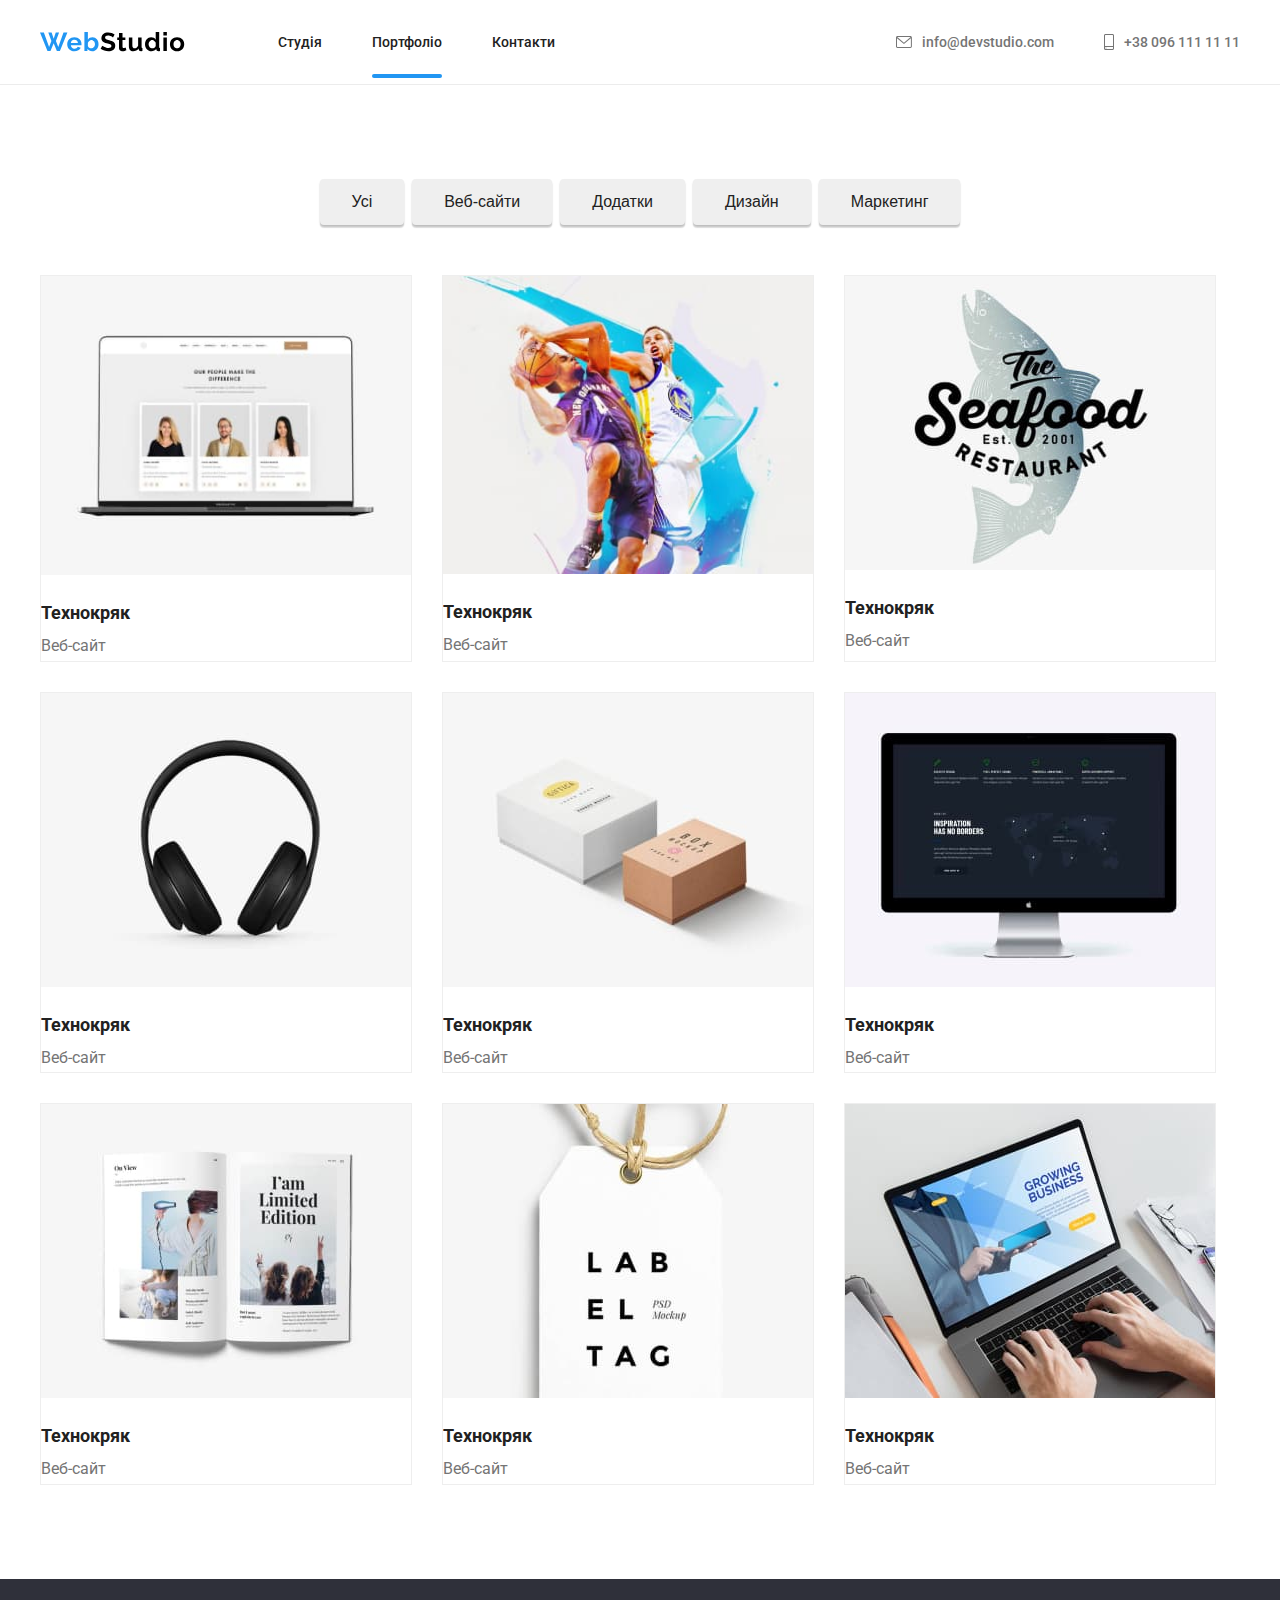
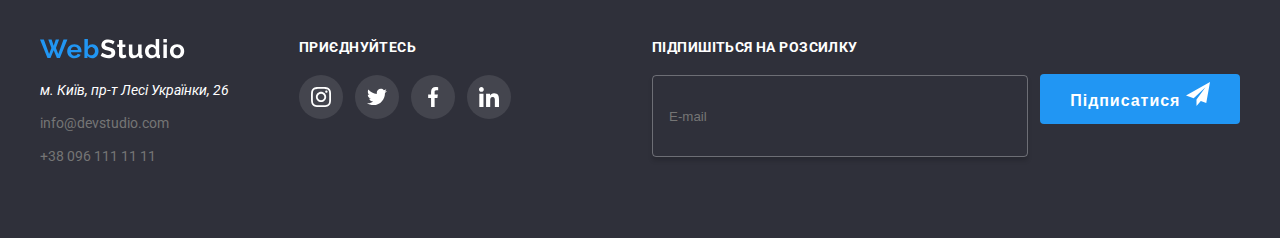
==== src/pages/portfolio.html @ 85e88f41 "commit" ====
<!DOCTYPE html>
<html lang="uk">
  <head>
    <meta charset="UTF-8" />
    <meta name="viewport" content="width=device-width, initial-scale=1.0" />
    <link
      rel="stylesheet"
      href="https://cdnjs.cloudflare.com/ajax/libs/modern-normalize/2.0.0/modern-normalize.css"
      integrity="sha512-gA2Bvu0/hw4oj0Lp8ZHjK+o3S4BE5m8d/wNVy6ktKLhHKPpWLQwv9ixzuWirWOakoJqlBdePq2NhoCaUOQ5npQ=="
      crossorigin="anonymous"
      referrerpolicy="no-referrer"
    />
    <link rel="stylesheet" href="../css/reset.css" />
    <link rel="stylesheet" href="../css/style.css" />
    <link rel="preconnect" href="https://fonts.googleapis.com" />
    <link rel="preconnect" href="https://fonts.gstatic.com" crossorigin />
    <link
      href="https://fonts.googleapis.com/css2?family=Raleway:ital,wght@0,100..900;1,100..900&family=Roboto:wght@700&display=swap"
      rel="stylesheet"
    />
    <link rel="preconnect" href="https://fonts.googleapis.com" />
    <link rel="preconnect" href="https://fonts.gstatic.com" crossorigin />
    <link
      href="https://fonts.googleapis.com/css2?family=Roboto:wght@400;500;700;900&display=swap"
      rel="stylesheet"
    />
    <title>Portfolio</title>
  </head>
  <body>
    <header class="header">
      <div class="container header-container">
        <a href="#" class="logo"
          ><img src="../img/logo.svg" alt="WebStudio"
        /></a>
        <nav class="header-nav">
          <ul class="nav-menu">
            <li class="nav-item">
              <a class="nav-link" href="#">Студія</a>
            </li>
            <li class="nav-item">
              <a class="nav-link current" href="#">Портфоліо</a>
            </li>
            <li class="nav-item">
              <a class="nav-link" href="#">Контакти</a>
            </li>
          </ul>
        </nav>
        <div class="header-contacts">
          <ul class="header-contact">
            <li class="header-contact-item">
              <a class="header-contact-link" href="mailto:info@devstudio.com"
                ><svg class="contact-icon-email contact-icon">
                  <use href="../img/symbol-defs.svg#icon-emailcons"></use>
                </svg>
                info@devstudio.com</a
              >
            </li>
            <li class="header-contact-item">
              <a class="header-contact-link" href="tel:+380961111111">
                <svg class="contact-icon-tel contact-icon">
                  <use href="../img/symbol-defs.svg#icon-smartphone"></use>
                </svg>
                +38 096 111 11 11</a
              >
            </li>
          </ul>
        </div>
      </div>
    </header>
    <main class="main">
      <section class="portfolio">
        <div class="container">
          <ul class="portfolio-all">
            <li class="portfolio-list">
              <button class="portfolio-filter">Усі</button>
            </li>
            <li class="portfolio-list">
              <button class="portfolio-filter">Веб-сайти</button>
            </li>
            <li class="portfolio-list">
              <button class="portfolio-filter">Додатки</button>
            </li>
            <li class="portfolio-list">
              <button class="portfolio-filter">Дизайн</button>
            </li>
            <li class="portfolio-list">
              <button class="portfolio-filter">Маркетинг</button>
            </li>
          </ul>
          <div class="portfolio-info">
            <article class="portfolio-info-card">
              <div class="image-container">
                <img
                  class="portfolio-picture"
                  src="../img/portfolio/tekhnokryak.jpg"
                  alt="Технокряк"
                />
                <div class="portfolio-overlay">
                  <p class="portfolio-overlay-text">
                    Ресурс пропонує комплексні пропозиції з різним рівнем
                    функціоналу та сервісів. Все це дозволить відвідувачу
                    отримати вичерпні відомості про компанію чи приватну особу.
                  </p>
                </div>
              </div>
              <h2 class="portfolio-title">Технокряк</h2>
              <p class="portfolio-text">Веб-сайт</p>
            </article>

            <article class="portfolio-info-card">
              <div class="image-container">
                <img
                  class="portfolio-picture"
                  src="../img/portfolio/poster.jpg"
                  alt="Технокряк"
                />
                <div class="portfolio-overlay">
                  <p class="portfolio-overlay-text">
                    Ресурс пропонує комплексні пропозиції з різним рівнем
                    функціоналу та сервісів. Все це дозволить відвідувачу
                    отримати вичерпні відомості про компанію чи приватну особу.
                  </p>
                </div>
              </div>
              <h2 class="portfolio-title">Технокряк</h2>
              <p class="portfolio-text">Веб-сайт</p>
            </article>
            <article class="portfolio-info-card">
              <div class="image-container">
                <img
                  class="portfolio-picture"
                  src="../img/portfolio/restoraunt.jpg"
                  alt="Технокряк"
                />
                <div class="portfolio-overlay">
                  <p class="portfolio-overlay-text">
                    Ресурс пропонує комплексні пропозиції з різним рівнем
                    функціоналу та сервісів. Все це дозволить відвідувачу
                    отримати вичерпні відомості про компанію чи приватну особу.
                  </p>
                </div>
              </div>
              <h2 class="portfolio-title">Технокряк</h2>
              <p class="portfolio-text">Веб-сайт</p>
            </article>
            <article class="portfolio-info-card">
              <div class="image-container">
                <img
                  class="portfolio-picture"
                  src="../img/portfolio/project.jpg"
                  alt="Технокряк"
                />
                <div class="portfolio-overlay">
                  <p class="portfolio-overlay-text">
                    Ресурс пропонує комплексні пропозиції з різним рівнем
                    функціоналу та сервісів. Все це дозволить відвідувачу
                    отримати вичерпні відомості про компанію чи приватну особу.
                  </p>
                </div>
              </div>
              <h2 class="portfolio-title">Технокряк</h2>
              <p class="portfolio-text">Веб-сайт</p>
            </article>
            <article class="portfolio-info-card">
              <div class="image-container">
                <img
                  class="portfolio-picture"
                  src="../img/portfolio/boxes.jpg"
                  alt="Технокряк"
                />
                <div class="portfolio-overlay">
                  <p class="portfolio-overlay-text">
                    Ресурс пропонує комплексні пропозиції з різним рівнем
                    функціоналу та сервісів. Все це дозволить відвідувачу
                    отримати вичерпні відомості про компанію чи приватну особу.
                  </p>
                </div>
              </div>
              <h2 class="portfolio-title">Технокряк</h2>
              <p class="portfolio-text">Веб-сайт</p>
            </article>
            <article class="portfolio-info-card">
              <div class="image-container">
                <img
                  class="portfolio-picture"
                  src="../img/portfolio/inspiration.jpg"
                  alt="Технокряк"
                />
                <div class="portfolio-overlay">
                  <p class="portfolio-overlay-text">
                    Ресурс пропонує комплексні пропозиції з різним рівнем
                    функціоналу та сервісів. Все це дозволить відвідувачу
                    отримати вичерпні відомості про компанію чи приватну особу.
                  </p>
                </div>
              </div>
              <h2 class="portfolio-title">Технокряк</h2>
              <p class="portfolio-text">Веб-сайт</p>
            </article>
            <article class="portfolio-info-card">
              <div class="image-container">
                <img
                  class="portfolio-picture"
                  src="../img/portfolio/limited.jpg"
                  alt="Технокряк"
                />
                <div class="portfolio-overlay">
                  <p class="portfolio-overlay-text">
                    Ресурс пропонує комплексні пропозиції з різним рівнем
                    функціоналу та сервісів. Все це дозволить відвідувачу
                    отримати вичерпні відомості про компанію чи приватну особу.
                  </p>
                </div>
              </div>
              <h2 class="portfolio-title">Технокряк</h2>
              <p class="portfolio-text">Веб-сайт</p>
            </article>
            <article class="portfolio-info-card">
              <div class="image-container">
                <img
                  class="portfolio-picture"
                  src="../img/portfolio/lab.jpg"
                  alt="Технокряк"
                />
                <div class="portfolio-overlay">
                  <p class="portfolio-overlay-text">
                    Ресурс пропонує комплексні пропозиції з різним рівнем
                    функціоналу та сервісів. Все це дозволить відвідувачу
                    отримати вичерпні відомості про компанію чи приватну особу.
                  </p>
                </div>
              </div>
              <h2 class="portfolio-title">Технокряк</h2>
              <p class="portfolio-text">Веб-сайт</p>
            </article>
            <article class="portfolio-info-card">
              <div class="image-container">
                <img
                  class="portfolio-picture"
                  src="../img/portfolio/growing.jpg"
                  alt="Технокряк"
                />
                <div class="portfolio-overlay">
                  <p class="portfolio-overlay-text">
                    Ресурс пропонує комплексні пропозиції з різним рівнем
                    функціоналу та сервісів. Все це дозволить відвідувачу
                    отримати вичерпні відомості про компанію чи приватну особу.
                  </p>
                </div>
              </div>
              <h2 class="portfolio-title">Технокряк</h2>
              <p class="portfolio-text">Веб-сайт</p>
            </article>
          </div>
        </div>
      </section>
    </main>
    <footer class="footer">
      <div class="container footer-container">
        <div class="footer-logocontact">
          <div class="footer-logo">
            <a href="#"
              ><img class="logo" src="../img/footer-logo.svg" alt="WebStudio"
            /></a>
          </div>
          <div class="footer-contact">
            <ul class="contact-info">
              <li class="contact-item">
                <address class="contact-address">
                  м. Київ, пр-т Лесі Українки, 26
                </address>
              </li>
              <li class="contact-item">
                <a class="contact-link" href="mailto:info@devstudio.com"
                  >info@devstudio.com</a
                >
              </li>
              <li class="contact-item">
                <a class="contact-link" href="tel:+380961111111"
                  >+38 096 111 11 11</a
                >
              </li>
            </ul>
          </div>
        </div>
        <div class="footer-accession">
          <h2 class="accession-title">приєднуйтесь</h2>
          <ul class="accession-item">
            <li class="accession-list">
              <a class="card-link" href="#">
                <svg class="accession-images">
                  <use href="../img/symbol-defs.svg#icon-instagram"></use>
                </svg>
              </a>
            </li>
            <li class="accession-list">
              <a class="card-link" href="#">
                <svg class="accession-images">
                  <use href="../img/symbol-defs.svg#icon-twitter"></use>
                </svg>
              </a>
            </li>
            <li class="accession-list">
              <a class="card-link" href="#">
                <svg class="accession-images">
                  <use href="../img/symbol-defs.svg#icon-facebook"></use>
                </svg>
              </a>
            </li>
            <li class="accession-list">
              <a class="card-link" href="#">
                <svg class="accession-images">
                  <use href="../img/symbol-defs.svg#icon-linkedin"></use>
                </svg>
              </a>
            </li>
          </ul>
        </div>
        <div class="footer-write">
          <h2 class="footer-title">Підпишіться на розсилку</h2>
          <form>
            <label class="footer-info" for="email" hidden>Адреса</label>
            <input
              class="footer-writer"
              id="email"
              name="email"
              type="text"
              placeholder="E-mail"
            />
          </form>
        </div>

        <div class="button-footer">
          <button class="footer-button">
            Підписатися
            <svg class="footer-svg">
              <use href="../img/symbol-defs.svg#icon-telegram"></use>
            </svg>
          </button>
        </div>
      </div>
    </footer>
    <!-- footer end -->
    <script src="./js/modal.js"></script>
  </body>
</html>
---- src/css/style.css ----
body {
  font-family: "Roboto", sans-serif;
  font-weight: 400;
  font-size: 14px;
}
:root {
  --colorBackgroundPrimary: #2f303a;
  --colorTextPrimary: #212121;
  --colorTextSecondary: #757575;
  --colorTextTertiary: #ffffff;
  --colorBackgroundSecondary: #f5f4fa;
  --colorTextAdditional: #eeeeee;
  --colorHover: #2196f3;
  --colorLine: #ececec;
}
img {
  display: block;
  width: 100%;
}
.list {
  background-color: var(--colorBackgroundPrimary);
}
/* studio/ */
.header {
  font-size: 14px;
  font-weight: 500;
  border-bottom: 1px solid var(--colorLine);
  padding-top: 32px;
  padding-bottom: 32px;
}

.header-container {
  display: flex;
  column-gap: 93px;
  align-items: center;
}

.nav-menu {
  display: flex;
  justify-content: space-between;
  align-items: center;
  column-gap: 50px;
}

.nav-link {
  color: var(--colorTextPrimary);
  transition-property: color;
  transition-duration: 250ms;
  transition-timing-function: cubic-bezier(0.4, 0, 0.2, 1);
  position: relative;
}

.nav-link:hover {
  color: var(--colorHover);
}

.nav-link::after {
  content: "";
  position: absolute;
  left: 0;
  bottom: -28px;
  width: 100%;
  height: 4px;
  border-radius: 2px;
  background-color: var(--colorHover);
  opacity: 0;
  transition-duration: 250ms;
  transition-timing-function: cubic-bezier(0.4, 0, 0.2, 1);
  transition-property: opacity;
}

.nav-link:hover::after {
  opacity: 1;
}

.current::after {
  opacity: 1;
}

.header-contacts {
  display: flex;
  column-gap: 8px;
  margin-left: auto;
}

.header-contact {
  display: flex;
  justify-content: space-between;
  align-items: center;
  column-gap: 50px;
  margin: auto;
}

.header-contact-link {
  color: var(--colorTextSecondary);
  display: flex;
  align-items: center;
  gap: 10px;
  transition-duration: 250ms;
  transition-timing-function: cubic-bezier(0.4, 0, 0.2, 1);
  transition-property: color;
}

.header-contact-link:hover .contact-icon {
  fill: var(--colorHover);
}

.header-contact-link:hover {
  color: var(--colorHover);
}

.contact-icon {
  fill: var(--colorTextSecondary);
  transition-duration: 250ms;
  --transition-timing: cubic-bezier(0.4, 0, 0.2, 1);
}

.contact-icon-email {
  width: 16px;
  height: 12px;
}

.contact-icon-tel {
  width: 10px;
  height: 16px;
}

.hero {
  background-image: linear-gradient(
      to right,
      rgba(45, 46, 54, 0.4),
      rgba(45, 46, 54, 0.4)
    ),
    url(../img/studio/background-hero.jpg);
  padding-top: 200px;
  padding-bottom: 200px;
  background-repeat: no-repeat;
  background-size: cover;
  background-position: center;
}

.hero-container {
  display: flex;
  flex-direction: column;
  justify-content: center;
  align-items: center;
  row-gap: 30px;
}

.hero-title {
  max-width: 696px;
  font-weight: 900;
  line-height: 1.36;
  font-size: 44px;
  line-height: 1.36;
  letter-spacing: 0.06em;
  text-transform: uppercase;
  color: #ffffff;
  width: 696px;
  text-align: center;
  display: inline-block;
  cursor: pointer;
  transition-duration: 250ms;
  transition-timing-function: cubic-bezier(0.4, 0, 0.2, 1);
  transition-property: animation;
}

.hero-title:hover {
  animation: disappearReappear 0.5s ease-in-out;
}

@keyframes disappearReappear {
  0% {
    opacity: 1;
  }
  50% {
    opacity: 0;
  }
  100% {
    opacity: 1;
  }
}
.btn {
  box-shadow: 0 4px 4px 0 rgba(0, 0, 0, 0.15);
  border-radius: 4px;
  padding: 10px 32px;
  font-size: 16px;
  font-weight: 700;
  background-color: var(--colorHover);
  color: #ffffff;
  border: none;
  transition-duration: 250ms;
  --transition-timing: cubic-bezier(0.4, 0, 0.2, 1);
}

.btn:hover {
  color: var(--colorTextPrimary);
  transition-duration: 250ms;
  --transition-timing: cubic-bezier(0.4, 0, 0.2, 1);
}

.backdrop {
  position: fixed;
  top: 0;
  left: 0;
  width: 100%;
  height: 100%;
  background-color: rgba(0, 0, 0, 0.5);
  opacity: 1;
  transition-property: opacity;
  transition-duration: 0.5s;
  transition-timing-function: ease;
}
.backdrop.is-hidden {
  opacity: 0;
  pointer-events: none;
}
.backdrop.is-hidden .modal {
  transform: translate(-50%, -50%) scale(0);
  transform: scale(1);
}

.modal {
  background-color: white;
  position: absolute;
  left: 50%;
  top: 50%;
  width: 528px;
  height: 581px;
  transform: translate(-50%, -50%);
  transition-property: transform;
  transition-duration: 0.5s;
  transition-timing-function: linear;
}

.btn-info {
  transition-duration: 250ms;
  transition-timing-function: cubic-bezier(0.4, 0, 0.2, 1);
  transition-property: color;
}

.btn-info:hover .btn-svg {
  fill: var(--colorHover);
}
.btn-info:hover {
  color: var(--colorHover);
}

.button-close {
  position: absolute;
  right: 10px;
  top: 10px;
}

.bth-close {
  position: absolute;
  top: 10px;
  right: 10px;
}
.btn-title {
  font-weight: 700;
  font-size: 20px;
  letter-spacing: 0.03em;
  text-align: center;
  color: var(--colorTextPrimary);
  padding-top: 40px;
}
.btn-text-name {
  font-weight: 400;
  font-size: 12px;
  letter-spacing: 0.01em;
  color: var(--colorTextSecondary);
  padding-top: 12px;
  padding-bottom: 4px;
  padding-left: 40px;
}
.btn-text {
  font-weight: 400;
  font-size: 12px;
  letter-spacing: 0.01em;
  color: var(--colorTextSecondary);
  padding-bottom: 4px;
  padding-left: 40px;
}
.btn-text-two {
  font-weight: 400;
  font-size: 14px;
  line-height: 171%;
  letter-spacing: 0.03em;
  color: var(--colorTextSecondary);
  padding-top: 20px;
  padding-left: 77px;
  margin: 0; 
  font-size: 14px;
  color: #333; 
}
.btn-pole {
  padding-left: 40px;
}
.input-container {
  position: relative;
  width: 100%;
  max-width: 300px; 
  margin-bottom: 15px; 
}

.image-dagger {
  width: 11px;
  height: 11px;
  margin-top: 17px;
  margin-left: 500px;
}
.btn-svg {
  position: absolute;
  top: 50%;
  left: 10px;
  transform: translateY(-50%);
  width: 18px;
  height: 18px;
  transition-duration: 250ms;
  transition-timing-function: cubic-bezier(0.4, 0, 0.2, 1);
  transition-property: fill;
}

.btn-writer,
.btn-writer-two {
  width: 100%;
  padding: 10px 10px 10px 40px; 
  border: 1px solid #ccc;
  border-radius: 4px;
  font-size: 16px;
}

.btn-images:hover,
.btn-writer:hover,
.btn-writer-two:hover {
  outline: none;
  border-color: #2196f3;
}
.btn-images {
  transition-duration: 250ms;
  transition-timing-function: cubic-bezier(0.4, 0, 0.2, 1);
  transition-property: border-color;
}
.btn-writer {
  border: 1px solid rgba(33, 33, 33, 0.2);
  border-radius: 4px;
  width: 448px;
  height: 40px;
  transition-duration: 250ms;
  transition-timing-function: cubic-bezier(0.4, 0, 0.2, 1);
  transition-property: border-color;
}
.btn-writer-two {
  border: 1px solid rgba(33, 33, 33, 0.2);
  border-radius: 4px;
  width: 448px;
  height: 120px;
  transition-duration: 250ms;
  transition-timing-function: cubic-bezier(0.4, 0, 0.2, 1);
  transition-property: border-color;
}

.sell-and-texts {
  display: flex;
  align-items: center;
  padding-left: 77px;
  padding-top: 20px;
}
.sell-two {
  color: #2196f3;
  text-decoration: underline;
}
.no-scroll {
  overflow: hidden;
}

.btn-button {
  margin-top: 30px;
  display: flex;
  justify-content: center; 
}
.features {
  padding-top: 94px;
  padding-bottom: 118px;
}
.features-item::before {
  content: "";
  display: block;
  height: 120px;
  background-color: var(--colorBackgroundSecondary);
  background-image: url(../img/studio/attention-to-deta.svg);
  background-repeat: no-repeat;
  background-position: center;
  margin-bottom: 30px;
}
.features-item:nth-child(2)::before {
  background-image: url(../img/studio/punctuality.svg);
}
.features-item:nth-child(3)::before {
  background-image: url(../img/studio/planning.svg);
}
.features-item:nth-child(4)::before {
  background-image: url(../img/studio/modern-technology.svg);
}
.features-list {
  display: flex;
  justify-content: space-between;
  column-gap: 30px;
}
.features-title {
  text-transform: uppercase;
  padding-bottom: 10px;
  font-weight: 700;
  font-size: 14px;
  color: var(--colorTextPrimary);
}
.features-text {
  font-weight: 400;
  line-height: 1.71;
  font-size: 14px;
  color: var(--colorTextSecondary);
}
.worker-name {
  padding-bottom: 10px;
  padding-top: 30px;
}
.work-title {
  font-weight: 700;
  font-size: 36px;
  color: var(--colorTextPrimary);
  text-align: center;
  padding-bottom: 50px;
  cursor: pointer;
  transition: transform 3s ease-in-out;
  transition-duration: 250ms;
  transition-timing-function: cubic-bezier(0.4, 0, 0.2, 1);
  transition-property: transform;
}
.work-title:hover {
  transform: skew(20deg, 10deg); 
}
.work-pictures {
  flex-basis: calc((100% - 30px) / 3);
  display: flex;
  unicode-bidi: isolate;
  column-gap: 30px;
}
.work-img {
  max-width: 100%;
}

.team {
  background-color: var(--colorBackgroundSecondary);
  padding-top: 94px;
  padding-bottom: 94px;
}
.team-workers {
  text-align: center;
  display: flex;
  justify-content: center;
  align-items: center;
  column-gap: 30px;
}
.team-worker {
  flex-basis: calc((100% - 30px) / 4);
  box-shadow: 0 2px 1px 0 rgba(0, 0, 0, 0.2), 0 1px 1px 0 rgba(0, 0, 0, 0.14),
    0 1px 3px 0 rgba(0, 0, 0, 0.12);
  background: var(--colorTextTertiary);
}
.team-title {
  font-weight: 700;
  font-size: 36px;
  color: var(--colorTextPrimary);
  text-align: center;
  padding-bottom: 50px;
  transition: transform 0.5s ease-in-out;
  cursor: pointer;
  transition-duration: 250ms;
  transition-timing-function: cubic-bezier(0.4, 0, 0.2, 1);
  transition-property: animation;
}
.team-title:hover {
  animation: rotate 0.5s ease-in-out forwards;
}

@keyframes rotate {
  0% {
    transform: rotate(0deg);
  }
  100% {
    transform: rotate(360deg);
  }
}
.worker-name {
  padding-top: 30px;
  font-weight: 500;
  font-size: 16px;
  color: var(--colorTextPrimary);
}
.worker-position {
  padding-bottom: 30px;
  padding-top: 10px;
  font-weight: 400;
  font-size: 16px;
  color: var(--colorTextSecondary);
}
.icons-card {
  display: flex;
  gap: 22px;
  justify-content: center;
  padding-bottom: 42px;
  padding-left: 44px;
  padding-right: 44px;
}
.card-link {
  width: 44px;
  height: 44px;
  border-radius: 50%;
  display: flex;
  justify-content: center;
  align-items: center;
  background-color: rgba(255, 255, 255, 0.1);
  transition-duration: 250ms;
  transition-timing-function: cubic-bezier(0.4, 0, 0.2, 1);
  transition-property: background-color;
}
.card-svg {
  width: 20px;
  height: 20px;
  fill: #afb1b8;
  transition-duration: 250ms;
  transition-timing-function: cubic-bezier(0.4, 0, 0.2, 1);
  transition-property: fill;
}
.card-link:hover {
  background-color: var(--colorHover);
}
.card-link:hover .card-svg {
  fill: var(--colorTextTertiary);
}
.regular-title {
  font-weight: 700;
  font-size: 36px;
  letter-spacing: 0.03em;
  text-align: center;
  color: var(--colorTextPrimary);
  padding-top: 94px;

  cursor: pointer;
}

@keyframes spin {
  0% {
    transform: rotate(0deg);
  }
  100% {
    transform: rotate(360deg);
  }
}

.rotate {
  animation: spin 2s cubic-bezier(0.4, 0, 0.2, 1) 1;
}
.customers-item {
  display: flex;
  gap: 30px;
  justify-content: center;
  padding-bottom: 94px;
  padding-top: 50px;
}
.customers-list {
  border: 1px solid #afb1b8;
  border-radius: 4px;
  width: 170px;
  height: 92px;
  display: flex;
  justify-content: center;
  align-items: center;
  transition-duration: 250ms;
  transition-timing-function: cubic-bezier(0.4, 0, 0.2, 1);
  transition-property: border-color;
}
.customers-images {
  width: 106px;
  height: 60px;
  fill: #afb1b8;
  transition-duration: 250ms;
  transition-timing-function: cubic-bezier(0.4, 0, 0.2, 1);
  transition-property: fill;
}
.customers-list:hover {
  border-color: var(--colorHover);
}
.customers-images:hover {
  fill: var(--colorHover);
}
.footer {
  font-weight: 400;
  background-color: var(--colorBackgroundPrimary);
  color: var(--colorTextTertiary);
  padding-top: 60px;
  padding-bottom: 60px;
}
.footer-accession {
  padding-left: 70px;
}
.accession-title {
  font-weight: 700;
  font-size: 14px;
  letter-spacing: 0.03em;
  text-transform: uppercase;
  color: var(--colorTextTertiary);
  padding-bottom: 20px;
}
.accession-item {
  display: flex;
  gap: 12px;
}
.accession-card {
  width: 44px;
  height: 44px;
  border-radius: 50%;
  display: flex;
  justify-content: center;
  align-items: center;
  fill: green;
  transition-duration: 250ms;
  transition-timing-function: cubic-bezier(0.4, 0, 0.2, 1);
  transition-property: fill;
}
.accession-images {
  width: 20px;
  height: 20px;
  fill: #ffffff;
}

.accession-card:hover {
  fill: #2196f3;
}

.footer-container {
  display: flex;
  justify-content: space-between;
}

.footer-logo,
.footer-accession {
  flex: 1;
}

.footer-logo {
  display: flex;
  padding-bottom: 20px;
}

.footer-title {
  font-weight: 700;
  font-size: 14px;
  letter-spacing: 0.03em;
  text-transform: uppercase;
  color: var(--colorTextTertiary);
  margin-bottom: 20px;
}
.footer-info {
  margin-bottom: 20px;
}
.footer-writer {
  border: 1px solid rgba(255, 255, 255, 0.3);
  border-radius: 4px;
  width: 358px;
  height: 50px;
  box-shadow: 0 4px 4px 0 rgba(0, 0, 0, 0.15);
  background: rgba(33, 150, 243, 0);
  padding-top: 15px;
  padding-bottom: 15px;
  padding-left: 16px;
}

.footer-button {
  border-radius: 4px;
  width: 200px;
  height: 50px;
  background: #2196f3;
  font-weight: 700;
  font-size: 16px;
  line-height: 187%;
  letter-spacing: 0.06em;
  text-align: center;
  color: #fff;
  border: none;
  margin-top: 35px;
  margin-left: 12px;
}
.footer-svg {
  width: 24px;
  height: 24px;
  fill: var(--colorTextTertiary);
}
/* portfolio */
.portfolio {
}

.portfolio-all {
  padding-top: 94px;
  padding-bottom: 50px;
  display: flex;
  justify-content: center;
  column-gap: 8px;
  margin: 0 auto;
}
.portfolio-filter {
  border-radius: 4px;
  box-shadow: 0 2px 2px 0 rgba(0, 0, 0, 0.12), 0 1px 2px 0 rgba(0, 0, 0, 0.08),
    0 3px 1px 0 rgba(0, 0, 0, 0.1);

  padding: 10px 32px;
  font-weight: 500;
  line-height: 1.62;
  font-size: 16px;
  color: var(--colorTextPrimary);
  border: none;
  transition-duration: 250ms;
  transition-timing-function: cubic-bezier(0.4, 0, 0.2, 1);
  transition-property: background-color;
}
.portfolio-filter:hover {
  background-color: #2196f3;
  color: #ffffff;
  box-shadow: 0 2px 2px 0 rgba(0, 0, 0, 0.12), 0 1px 2px 0 rgba(0, 0, 0, 0.08),
    0 3px 1px 0 rgba(0, 0, 0, 0.1);
}
.portfolio-info {
  display: flex;
  flex-wrap: wrap;
  row-gap: 30px;
  padding-bottom: 94px;
  column-gap: 30px;
}
.portfolio-info-card {
  width: calc(33.33% - 30px);
  column-gap: 30px;
  background: var(--colorTextTertiary);
  border: 1px solid var(--colorTextAdditional);
  position: relative;
  overflow: hidden;
  transition-duration: 250ms;
  transition-timing-function: cubic-bezier(0.4, 0, 0.2, 1);
  transition-property: bottom;
}

.image-container {
  position: relative;
  overflow: hidden;
}

.portfolio-picture {
  flex-basis: calc((100% - 30px) / 3);
  max-width: 100%;
}

.portfolio-overlay {
  position: absolute;
  bottom: -100%;
  left: 0;
  width: 100%;
  height: 100%;
  background-color: rgba(33, 149, 243, 0.9); 

  transition-property: bottom;
  transition-duration: 250ms;
  transition-timing-function: cubic-bezier(0.4, 0, 0.2, 1);
  transition-property: bottom;
}

.portfolio-overlay-text {
  padding: 63px 24px;
  color: #fff;
  font-weight: 400;
  font-size: 18px;
  line-height: 1.56;
  letter-spacing: 0.03em;
}

.portfolio-info-card:hover .portfolio-overlay,
.portfolio-info-card:focus-within .portfolio-overlay {
  bottom: 0;
}

.portfolio-info-card:hover {
  box-shadow: 1px 4px 6px 0 rgba(0, 0, 0, 0.16), 0 4px 4px 0 rgba(0, 0, 0, 0.06),
    0 1px 1px 0 rgba(0, 0, 0, 0.12);
}

.portfolio-title {
  font-weight: 700;
  line-height: 2;
  font-size: 18px;
  color: var(--colorTextPrimary);
  padding-top: 20px;
}

.portfolio-text {
  font-weight: 400;
  line-height: 1.87;
  font-size: 16px;
  color: var(--colorTextSecondary);
}
.contact-item {
  line-height: 1.71;
  font-size: 14px;
  padding-bottom: 9px;
}
.contact-adress {
  font-size: 14px;
}
.contact-link {
  color: var(--colorTextSecondary);
}

.container {
  max-width: 1200px;
  padding-left: 15px;
  padding-right: 15px;
  margin-left: auto;
  margin-right: auto;
}
img {
  width: 100%;
}

.roboto-regular {
  font-family: "Roboto", sans-serif;
  font-weight: 400;
  font-style: normal;
}

.roboto-medium {
  font-family: "Roboto", sans-serif;
  font-weight: 500;
  font-style: normal;
}

.roboto-bold {
  font-family: "Roboto", sans-serif;
  font-weight: 700;
  font-style: normal;
}

.roboto-black {
  font-family: "Roboto", sans-serif;
  font-weight: 900;
  font-style: normal;
}

/* work 2 */

.work {
  padding: 20px 0;
}

.work-title {
  margin-bottom: 20px;
}

.work-list {
  column-gap: 30px;
  display: flex;
  flex-wrap: wrap;
  gap: 30px;
  justify-content: center;
}

.image-container {
  position: relative;
  flex-basis: calc((100% - 60px) / 3);
}

.overlay {
  position: absolute;
  bottom: 0;
  left: 0;
  width: 100%;
  background: rgba(47, 48, 58, 0.8);
  color: #fff;
  text-align: center;
  padding: 27px 0;
  text-transform: uppercase;
}

.overlay-text {
  font-size: 16px;
  font-weight: bold;
}
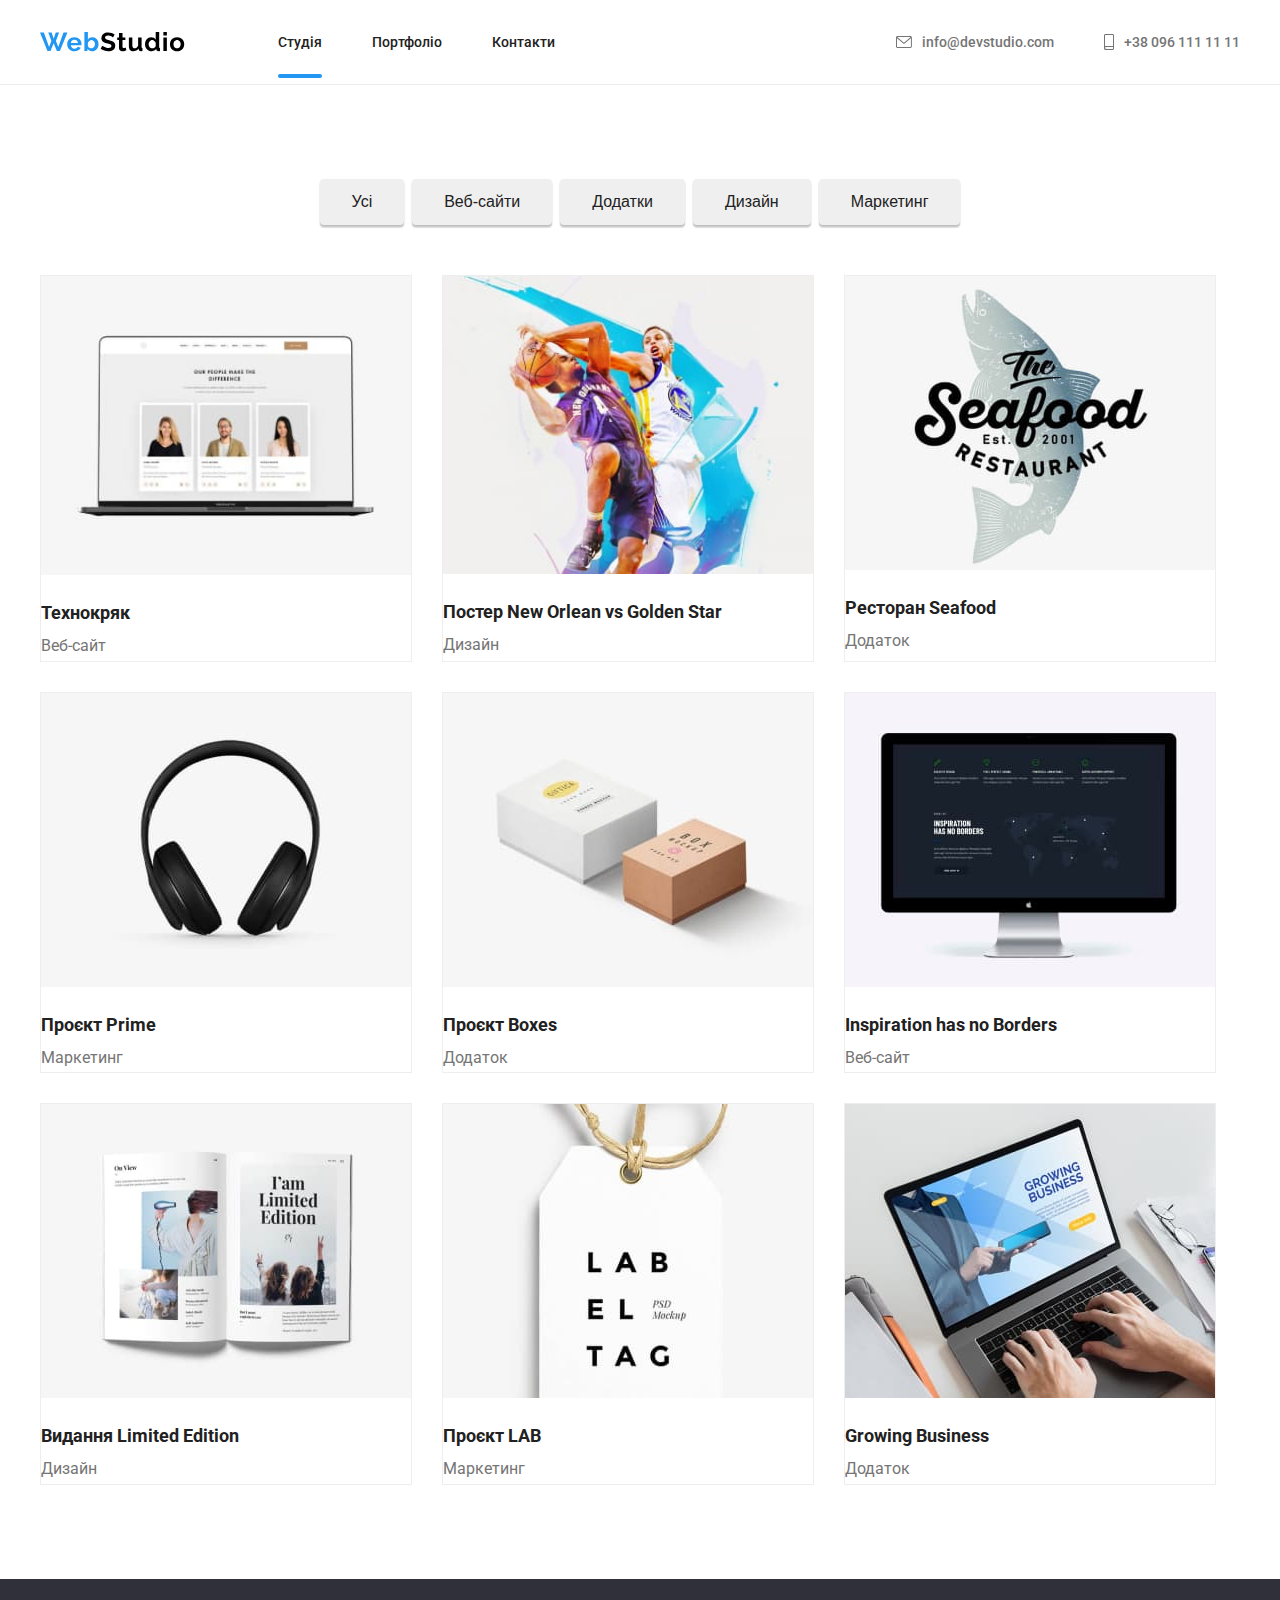
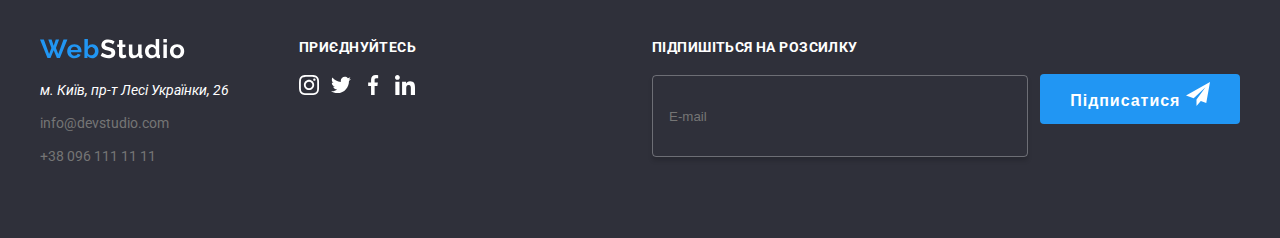
==== commit c488db9f: "HW-910" ====
--- a/src/pages/portfolio.html
+++ b/src/pages/portfolio.html
@@ -3,6 +3,7 @@
   <head>
     <meta charset="UTF-8" />
     <meta name="viewport" content="width=device-width, initial-scale=1.0" />
+    <title>Portfolio</title>
     <link
       rel="stylesheet"
       href="https://cdnjs.cloudflare.com/ajax/libs/modern-normalize/2.0.0/modern-normalize.css"
@@ -10,54 +11,48 @@
       crossorigin="anonymous"
       referrerpolicy="no-referrer"
     />
-    <link rel="stylesheet" href="../css/reset.css" />
-    <link rel="stylesheet" href="../css/style.css" />
-    <link rel="preconnect" href="https://fonts.googleapis.com" />
-    <link rel="preconnect" href="https://fonts.gstatic.com" crossorigin />
-    <link
-      href="https://fonts.googleapis.com/css2?family=Raleway:ital,wght@0,100..900;1,100..900&family=Roboto:wght@700&display=swap"
-      rel="stylesheet"
-    />
+    <link rel="stylesheet" href="../css/main.css" />
     <link rel="preconnect" href="https://fonts.googleapis.com" />
     <link rel="preconnect" href="https://fonts.gstatic.com" crossorigin />
     <link
       href="https://fonts.googleapis.com/css2?family=Roboto:wght@400;500;700;900&display=swap"
       rel="stylesheet"
     />
-    <title>Portfolio</title>
   </head>
   <body>
     <header class="header">
-      <div class="container header-container">
+      <div class="container header__container">
         <a href="#" class="logo"
-          ><img src="../img/logo.svg" alt="WebStudio"
+          ><img class="logo__image" src="../img/logo.svg" alt="WebStudio"
         /></a>
-        <nav class="header-nav">
-          <ul class="nav-menu">
-            <li class="nav-item">
-              <a class="nav-link" href="#">Студія</a>
-            </li>
-            <li class="nav-item">
-              <a class="nav-link current" href="#">Портфоліо</a>
-            </li>
-            <li class="nav-item">
-              <a class="nav-link" href="#">Контакти</a>
+        <nav class="nav">
+          <ul class="nav__list">
+            <li class="nav__item">
+              <a class="nav__link nav__link--current" href="#">Студія</a>
+            </li>
+            <li class="nav__item">
+              <a class="nav__link" href="./src/pages/portfolio.html"
+                >Портфоліо</a
+              >
+            </li>
+            <li class="nav__item">
+              <a class="nav__link" href="#">Контакти</a>
             </li>
           </ul>
         </nav>
-        <div class="header-contacts">
-          <ul class="header-contact">
-            <li class="header-contact-item">
-              <a class="header-contact-link" href="mailto:info@devstudio.com"
-                ><svg class="contact-icon-email contact-icon">
+        <div class="contacts">
+          <ul class="contacts__list">
+            <li class="contacts__item">
+              <a class="contacts__link" href="mailto:info@devstudio.com"
+                ><svg class="contacts__icon contacts__icon--email">
                   <use href="../img/symbol-defs.svg#icon-emailcons"></use>
                 </svg>
                 info@devstudio.com</a
               >
             </li>
-            <li class="header-contact-item">
-              <a class="header-contact-link" href="tel:+380961111111">
-                <svg class="contact-icon-tel contact-icon">
+            <li class="contacts__item">
+              <a class="contacts__link" href="tel:+380961111111">
+                <svg class="contacts__icon contacts__icon--tel">
                   <use href="../img/symbol-defs.svg#icon-smartphone"></use>
                 </svg>
                 +38 096 111 11 11</a
@@ -70,258 +65,258 @@
     <main class="main">
       <section class="portfolio">
         <div class="container">
-          <ul class="portfolio-all">
-            <li class="portfolio-list">
-              <button class="portfolio-filter">Усі</button>
-            </li>
-            <li class="portfolio-list">
-              <button class="portfolio-filter">Веб-сайти</button>
-            </li>
-            <li class="portfolio-list">
-              <button class="portfolio-filter">Додатки</button>
-            </li>
-            <li class="portfolio-list">
-              <button class="portfolio-filter">Дизайн</button>
-            </li>
-            <li class="portfolio-list">
-              <button class="portfolio-filter">Маркетинг</button>
+          <ul class="portfolio__all">
+            <li class="portfolio__list">
+              <button class="portfolio__filter">Усі</button>
+            </li>
+            <li class="portfolio__list">
+              <button class="portfolio__filter">Веб-сайти</button>
+            </li>
+            <li class="portfolio__list">
+              <button class="portfolio__filter">Додатки</button>
+            </li>
+            <li class="portfolio__list">
+              <button class="portfolio__filter">Дизайн</button>
+            </li>
+            <li class="portfolio__list">
+              <button class="portfolio__filter">Маркетинг</button>
             </li>
           </ul>
-          <div class="portfolio-info">
-            <article class="portfolio-info-card">
+          <div class="portfolio__info">
+            <article class="portfolio-info__card">
+              <div class="image__container">
+                <img
+                  class="portfolio__picture"
+                  src="../img/portfolio/tekhnokryak.jpg"
+                  alt="Технокряк"
+                />
+                <div class="portfolio__overlay">
+                  <p class="portfolio-overlay__text">
+                    Ресурс пропонує комплексні пропозиції з різним рівнем
+                    функціоналу та сервісів. Все це дозволить відвідувачу
+                    отримати вичерпні відомості про компанію чи приватну особу.
+                  </p>
+                </div>
+              </div>
+              <h2 class="portfolio__title">Технокряк</h2>
+              <p class="portfolio__text">Веб-сайт</p>
+            </article>
+
+            <article class="portfolio-info__card">
               <div class="image-container">
                 <img
-                  class="portfolio-picture"
-                  src="../img/portfolio/tekhnokryak.jpg"
-                  alt="Технокряк"
-                />
-                <div class="portfolio-overlay">
-                  <p class="portfolio-overlay-text">
-                    Ресурс пропонує комплексні пропозиції з різним рівнем
-                    функціоналу та сервісів. Все це дозволить відвідувачу
-                    отримати вичерпні відомості про компанію чи приватну особу.
-                  </p>
-                </div>
-              </div>
-              <h2 class="portfolio-title">Технокряк</h2>
-              <p class="portfolio-text">Веб-сайт</p>
-            </article>
-
-            <article class="portfolio-info-card">
+                  class="portfolio__picture"
+                  src="../img/portfolio/poster.jpg"
+                  alt="Технокряк"
+                />
+                <div class="portfolio__overlay">
+                  <p class="portfolio-overlay__text">
+                    Ресурс пропонує комплексні пропозиції з різним рівнем
+                    функціоналу та сервісів. Все це дозволить відвідувачу
+                    отримати вичерпні відомості про компанію чи приватну особу.
+                  </p>
+                </div>
+              </div>
+              <h2 class="portfolio__title">Постер New Orlean vs Golden Star</h2>
+              <p class="portfolio__text">Дизайн</p>
+            </article>
+            <article class="portfolio-info__card">
+              <div class="image__container">
+                <img
+                  class="portfolio__picture"
+                  src="../img/portfolio/restoraunt.jpg"
+                  alt="Технокряк"
+                />
+                <div class="portfolio__overlay">
+                  <p class="portfolio-overlay__text">
+                    Ресурс пропонує комплексні пропозиції з різним рівнем
+                    функціоналу та сервісів. Все це дозволить відвідувачу
+                    отримати вичерпні відомості про компанію чи приватну особу.
+                  </p>
+                </div>
+              </div>
+              <h2 class="portfolio__title">Ресторан Seafood</h2>
+              <p class="portfolio__text">Додаток</p>
+            </article>
+            <article class="portfolio-info__card">
+              <div class="image__container">
+                <img
+                  class="portfolio__picture"
+                  src="../img/portfolio/project.jpg"
+                  alt="Технокряк"
+                />
+                <div class="portfolio__overlay">
+                  <p class="portfolio-overlay__text">
+                    Ресурс пропонує комплексні пропозиції з різним рівнем
+                    функціоналу та сервісів. Все це дозволить відвідувачу
+                    отримати вичерпні відомості про компанію чи приватну особу.
+                  </p>
+                </div>
+              </div>
+              <h2 class="portfolio__title">Проєкт Prime</h2>
+              <p class="portfolio__text">Маркетинг</p>
+            </article>
+            <article class="portfolio-info__card">
               <div class="image-container">
                 <img
-                  class="portfolio-picture"
-                  src="../img/portfolio/poster.jpg"
-                  alt="Технокряк"
-                />
-                <div class="portfolio-overlay">
-                  <p class="portfolio-overlay-text">
-                    Ресурс пропонує комплексні пропозиції з різним рівнем
-                    функціоналу та сервісів. Все це дозволить відвідувачу
-                    отримати вичерпні відомості про компанію чи приватну особу.
-                  </p>
-                </div>
-              </div>
-              <h2 class="portfolio-title">Технокряк</h2>
-              <p class="portfolio-text">Веб-сайт</p>
-            </article>
-            <article class="portfolio-info-card">
-              <div class="image-container">
-                <img
-                  class="portfolio-picture"
-                  src="../img/portfolio/restoraunt.jpg"
-                  alt="Технокряк"
-                />
-                <div class="portfolio-overlay">
-                  <p class="portfolio-overlay-text">
-                    Ресурс пропонує комплексні пропозиції з різним рівнем
-                    функціоналу та сервісів. Все це дозволить відвідувачу
-                    отримати вичерпні відомості про компанію чи приватну особу.
-                  </p>
-                </div>
-              </div>
-              <h2 class="portfolio-title">Технокряк</h2>
-              <p class="portfolio-text">Веб-сайт</p>
-            </article>
-            <article class="portfolio-info-card">
-              <div class="image-container">
-                <img
-                  class="portfolio-picture"
-                  src="../img/portfolio/project.jpg"
-                  alt="Технокряк"
-                />
-                <div class="portfolio-overlay">
-                  <p class="portfolio-overlay-text">
-                    Ресурс пропонує комплексні пропозиції з різним рівнем
-                    функціоналу та сервісів. Все це дозволить відвідувачу
-                    отримати вичерпні відомості про компанію чи приватну особу.
-                  </p>
-                </div>
-              </div>
-              <h2 class="portfolio-title">Технокряк</h2>
-              <p class="portfolio-text">Веб-сайт</p>
-            </article>
-            <article class="portfolio-info-card">
-              <div class="image-container">
-                <img
-                  class="portfolio-picture"
+                  class="portfolio__picture"
                   src="../img/portfolio/boxes.jpg"
                   alt="Технокряк"
                 />
-                <div class="portfolio-overlay">
-                  <p class="portfolio-overlay-text">
-                    Ресурс пропонує комплексні пропозиції з різним рівнем
-                    функціоналу та сервісів. Все це дозволить відвідувачу
-                    отримати вичерпні відомості про компанію чи приватну особу.
-                  </p>
-                </div>
-              </div>
-              <h2 class="portfolio-title">Технокряк</h2>
-              <p class="portfolio-text">Веб-сайт</p>
-            </article>
-            <article class="portfolio-info-card">
-              <div class="image-container">
-                <img
-                  class="portfolio-picture"
+                <div class="portfolio__overlay">
+                  <p class="portfolio-overlay__text">
+                    Ресурс пропонує комплексні пропозиції з різним рівнем
+                    функціоналу та сервісів. Все це дозволить відвідувачу
+                    отримати вичерпні відомості про компанію чи приватну особу.
+                  </p>
+                </div>
+              </div>
+              <h2 class="portfolio__title">Проєкт Boxes</h2>
+              <p class="portfolio__text">Додаток</p>
+            </article>
+            <article class="portfolio-info__card">
+              <div class="image__container">
+                <img
+                  class="portfolio__picture"
                   src="../img/portfolio/inspiration.jpg"
                   alt="Технокряк"
                 />
-                <div class="portfolio-overlay">
-                  <p class="portfolio-overlay-text">
-                    Ресурс пропонує комплексні пропозиції з різним рівнем
-                    функціоналу та сервісів. Все це дозволить відвідувачу
-                    отримати вичерпні відомості про компанію чи приватну особу.
-                  </p>
-                </div>
-              </div>
-              <h2 class="portfolio-title">Технокряк</h2>
-              <p class="portfolio-text">Веб-сайт</p>
-            </article>
-            <article class="portfolio-info-card">
-              <div class="image-container">
-                <img
-                  class="portfolio-picture"
+                <div class="portfolio__overlay">
+                  <p class="portfolio-overlay__text">
+                    Ресурс пропонує комплексні пропозиції з різним рівнем
+                    функціоналу та сервісів. Все це дозволить відвідувачу
+                    отримати вичерпні відомості про компанію чи приватну особу.
+                  </p>
+                </div>
+              </div>
+              <h2 class="portfolio__title">Inspiration has no Borders</h2>
+              <p class="portfolio__text">Веб-сайт</p>
+            </article>
+            <article class="portfolio-info__card">
+              <div class="image__container">
+                <img
+                  class="portfolio__picture"
                   src="../img/portfolio/limited.jpg"
                   alt="Технокряк"
                 />
-                <div class="portfolio-overlay">
-                  <p class="portfolio-overlay-text">
-                    Ресурс пропонує комплексні пропозиції з різним рівнем
-                    функціоналу та сервісів. Все це дозволить відвідувачу
-                    отримати вичерпні відомості про компанію чи приватну особу.
-                  </p>
-                </div>
-              </div>
-              <h2 class="portfolio-title">Технокряк</h2>
-              <p class="portfolio-text">Веб-сайт</p>
-            </article>
-            <article class="portfolio-info-card">
-              <div class="image-container">
-                <img
-                  class="portfolio-picture"
+                <div class="portfolio__overlay">
+                  <p class="portfolio-overlay__text">
+                    Ресурс пропонує комплексні пропозиції з різним рівнем
+                    функціоналу та сервісів. Все це дозволить відвідувачу
+                    отримати вичерпні відомості про компанію чи приватну особу.
+                  </p>
+                </div>
+              </div>
+              <h2 class="portfolio__title">Видання Limited Edition</h2>
+              <p class="portfolio__text">Дизайн</p>
+            </article>
+            <article class="portfolio-info__card">
+              <div class="image__container">
+                <img
+                  class="portfolio__picture"
                   src="../img/portfolio/lab.jpg"
                   alt="Технокряк"
                 />
-                <div class="portfolio-overlay">
-                  <p class="portfolio-overlay-text">
-                    Ресурс пропонує комплексні пропозиції з різним рівнем
-                    функціоналу та сервісів. Все це дозволить відвідувачу
-                    отримати вичерпні відомості про компанію чи приватну особу.
-                  </p>
-                </div>
-              </div>
-              <h2 class="portfolio-title">Технокряк</h2>
-              <p class="portfolio-text">Веб-сайт</p>
-            </article>
-            <article class="portfolio-info-card">
-              <div class="image-container">
-                <img
-                  class="portfolio-picture"
+                <div class="portfolio__overlay">
+                  <p class="portfolio-overlay__text">
+                    Ресурс пропонує комплексні пропозиції з різним рівнем
+                    функціоналу та сервісів. Все це дозволить відвідувачу
+                    отримати вичерпні відомості про компанію чи приватну особу.
+                  </p>
+                </div>
+              </div>
+              <h2 class="portfolio__title">Проєкт LAB</h2>
+              <p class="portfolio__text">Маркетинг</p>
+            </article>
+            <article class="portfolio-info__card">
+              <div class="image__container">
+                <img
+                  class="portfolio__picture"
                   src="../img/portfolio/growing.jpg"
                   alt="Технокряк"
                 />
-                <div class="portfolio-overlay">
-                  <p class="portfolio-overlay-text">
-                    Ресурс пропонує комплексні пропозиції з різним рівнем
-                    функціоналу та сервісів. Все це дозволить відвідувачу
-                    отримати вичерпні відомості про компанію чи приватну особу.
-                  </p>
-                </div>
-              </div>
-              <h2 class="portfolio-title">Технокряк</h2>
-              <p class="portfolio-text">Веб-сайт</p>
+                <div class="portfolio__overlay">
+                  <p class="portfolio-overlay__text">
+                    Ресурс пропонує комплексні пропозиції з різним рівнем
+                    функціоналу та сервісів. Все це дозволить відвідувачу
+                    отримати вичерпні відомості про компанію чи приватну особу.
+                  </p>
+                </div>
+              </div>
+              <h2 class="portfolio__title">Growing Business</h2>
+              <p class="portfolio__text">Додаток</p>
             </article>
           </div>
         </div>
       </section>
     </main>
     <footer class="footer">
-      <div class="container footer-container">
-        <div class="footer-logocontact">
-          <div class="footer-logo">
+      <div class="container footer__container">
+        <div class="footer__logocontact">
+          <div class="footer__logo">
             <a href="#"
               ><img class="logo" src="../img/footer-logo.svg" alt="WebStudio"
             /></a>
           </div>
-          <div class="footer-contact">
-            <ul class="contact-info">
-              <li class="contact-item">
-                <address class="contact-address">
+          <div class="footer__contact">
+            <ul class="contact__info">
+              <li class="contact__item">
+                <address class="contact__address">
                   м. Київ, пр-т Лесі Українки, 26
                 </address>
               </li>
-              <li class="contact-item">
-                <a class="contact-link" href="mailto:info@devstudio.com"
+              <li class="contact__item">
+                <a class="contact__link" href="mailto:info@devstudio.com"
                   >info@devstudio.com</a
                 >
               </li>
-              <li class="contact-item">
-                <a class="contact-link" href="tel:+380961111111"
+              <li class="contact__item">
+                <a class="contact__link" href="tel:+380961111111"
                   >+38 096 111 11 11</a
                 >
               </li>
             </ul>
           </div>
         </div>
-        <div class="footer-accession">
-          <h2 class="accession-title">приєднуйтесь</h2>
-          <ul class="accession-item">
-            <li class="accession-list">
-              <a class="card-link" href="#">
-                <svg class="accession-images">
+        <div class="footer__accession">
+          <h2 class="accession__title">приєднуйтесь</h2>
+          <ul class="accession__item">
+            <li class="accession__list">
+              <a class="card__link" href="#">
+                <svg class="accession__images">
                   <use href="../img/symbol-defs.svg#icon-instagram"></use>
                 </svg>
               </a>
             </li>
-            <li class="accession-list">
-              <a class="card-link" href="#">
-                <svg class="accession-images">
+            <li class="accession__list">
+              <a class="card__link" href="#">
+                <svg class="accession__images">
                   <use href="../img/symbol-defs.svg#icon-twitter"></use>
                 </svg>
               </a>
             </li>
-            <li class="accession-list">
-              <a class="card-link" href="#">
-                <svg class="accession-images">
+            <li class="accession__list">
+              <a class="card__link" href="#">
+                <svg class="accession__images">
                   <use href="../img/symbol-defs.svg#icon-facebook"></use>
                 </svg>
               </a>
             </li>
-            <li class="accession-list">
-              <a class="card-link" href="#">
-                <svg class="accession-images">
+            <li class="accession__list">
+              <a class="card__link" href="#">
+                <svg class="accession__images">
                   <use href="../img/symbol-defs.svg#icon-linkedin"></use>
                 </svg>
               </a>
             </li>
           </ul>
         </div>
-        <div class="footer-write">
-          <h2 class="footer-title">Підпишіться на розсилку</h2>
+        <div class="footer__write">
+          <h2 class="footer__title">Підпишіться на розсилку</h2>
           <form>
-            <label class="footer-info" for="email" hidden>Адреса</label>
+            <label class="footer__info" for="email" hidden>Адреса</label>
             <input
-              class="footer-writer"
+              class="footer__writer"
               id="email"
               name="email"
               type="text"
@@ -330,10 +325,10 @@
           </form>
         </div>
 
-        <div class="button-footer">
-          <button class="footer-button">
+        <div class="button__footer">
+          <button class="footer__button">
             Підписатися
-            <svg class="footer-svg">
+            <svg class="footer__svg">
               <use href="../img/symbol-defs.svg#icon-telegram"></use>
             </svg>
           </button>
--- a/src/css/main.css
+++ b/src/css/main.css
@@ -0,0 +1,924 @@
+:root {
+  --colorBackgroundPrimary: #2f303a;
+  --colorTextPrimary: #212121;
+  --colorTextSecondary: #757575;
+  --colorTextTertiary: #ffffff;
+  --colorBackgroundSecondary: #f5f4fa;
+  --colorTextAdditional: #eeeeee;
+  --colorHover: #2196f3;
+  --colorLine: #ececec;
+}
+
+* {
+  margin: 0;
+  padding: 0;
+}
+
+a {
+  text-decoration: none;
+}
+
+ul {
+  list-style: none;
+}
+
+input {
+  border: none;
+  outline: none;
+}
+
+body {
+  font-family: "Roboto", sans-serif;
+  font-weight: 400;
+  font-size: 14px;
+}
+
+img {
+  display: block;
+  width: 100%;
+  height: 100%;
+}
+
+.customers__title {
+  font-weight: 700;
+  font-size: 36px;
+  letter-spacing: 0.03em;
+  text-align: center;
+  color: var(--colorTextPrimary);
+  padding-top: 94px;
+  cursor: pointer;
+}
+
+@keyframes spin {
+  0% {
+    transform: rotate(0deg);
+  }
+  100% {
+    transform: rotate(360deg);
+  }
+}
+.rotate {
+  animation: spin 2s cubic-bezier(0.4, 0, 0.2, 1) 1;
+}
+
+.customers__item {
+  display: flex;
+  gap: 30px;
+  justify-content: center;
+  padding-bottom: 94px;
+  padding-top: 50px;
+}
+
+.customers__list {
+  border: 1px solid #afb1b8;
+  border-radius: 4px;
+  width: 170px;
+  height: 92px;
+  display: flex;
+  justify-content: center;
+  align-items: center;
+  transition-duration: 250ms;
+  transition-timing-function: cubic-bezier(0.4, 0, 0.2, 1);
+  transition-property: border-color;
+}
+
+.customers__images {
+  width: 106px;
+  height: 60px;
+  fill: #afb1b8;
+  transition-duration: 250ms;
+  transition-timing-function: cubic-bezier(0.4, 0, 0.2, 1);
+  transition-property: fill;
+}
+
+.customers__list:hover {
+  border-color: var(--colorHover);
+}
+
+.customers__images:hover {
+  fill: var(--colorHover);
+}
+
+.features {
+  padding-top: 94px;
+  padding-bottom: 118px;
+}
+
+.features__item::before {
+  content: "";
+  display: block;
+  height: 120px;
+  background-color: var(--colorBackgroundSecondary);
+  background-image: url(../img/studio/attention-to-deta.svg);
+  background-repeat: no-repeat;
+  background-position: center;
+  margin-bottom: 30px;
+}
+
+.features__item:nth-child(2)::before {
+  background-image: url(../img/studio/punctuality.svg);
+}
+
+.features__item:nth-child(3)::before {
+  background-image: url(../img/studio/planning.svg);
+}
+
+.features__item:nth-child(4)::before {
+  background-image: url(../img/studio/modern-technology.svg);
+}
+
+.features__list {
+  display: flex;
+  justify-content: space-between;
+  -moz-column-gap: 30px;
+       column-gap: 30px;
+}
+
+.features__title {
+  text-transform: uppercase;
+  padding-bottom: 10px;
+  font-weight: 700;
+  font-size: 14px;
+  color: var(--colorTextPrimary);
+}
+
+.features__text {
+  font-weight: 400;
+  line-height: 1.71;
+  font-size: 14px;
+  color: var(--colorTextSecondary);
+}
+
+.header {
+  font-size: 14px;
+  font-weight: 500;
+  border-bottom: 1px solid var(--colorLine);
+  padding-top: 32px;
+  padding-bottom: 32px;
+}
+
+.header__container {
+  display: flex;
+  -moz-column-gap: 93px;
+       column-gap: 93px;
+  align-items: center;
+}
+
+.nav__list {
+  display: flex;
+  justify-content: space-between;
+  align-items: center;
+  -moz-column-gap: 50px;
+       column-gap: 50px;
+}
+
+.nav__link {
+  color: var(--colorTextPrimary);
+  transition-property: color;
+  transition-duration: 250ms;
+  transition-timing-function: cubic-bezier(0.4, 0, 0.2, 1);
+  position: relative;
+}
+
+.nav__link:hover {
+  color: var(--colorHover);
+}
+
+.nav__link::after {
+  content: "";
+  position: absolute;
+  left: 0;
+  bottom: -28px;
+  width: 100%;
+  height: 4px;
+  border-radius: 2px;
+  background-color: var(--colorHover);
+  opacity: 0;
+  transition-duration: 250ms;
+  transition-timing-function: cubic-bezier(0.4, 0, 0.2, 1);
+  transition-property: opacity;
+}
+
+.nav__link:hover::after {
+  opacity: 1;
+}
+
+.nav__link--current::after {
+  opacity: 1;
+}
+
+.hero {
+  background-image: linear-gradient(to right, rgba(45, 46, 54, 0.4), rgba(45, 46, 54, 0.4)), url(../img/studio/background-hero.jpg);
+  padding-top: 200px;
+  padding-bottom: 200px;
+  background-repeat: no-repeat;
+  background-size: cover;
+  background-position: center;
+}
+
+.hero__container {
+  display: flex;
+  flex-direction: column;
+  justify-content: center;
+  align-items: center;
+  row-gap: 30px;
+}
+
+.hero__title {
+  max-width: 696px;
+  font-weight: 900;
+  line-height: 1.36;
+  font-size: 44px;
+  line-height: 1.36;
+  letter-spacing: 0.06em;
+  text-transform: uppercase;
+  color: #ffffff;
+  width: 696px;
+  text-align: center;
+  display: inline-block;
+  cursor: pointer;
+  transition-duration: 250ms;
+  transition-timing-function: cubic-bezier(0.4, 0, 0.2, 1);
+  transition-property: animation;
+}
+
+.hero__title:hover {
+  animation: disappearReappear 0.5s ease-in-out;
+}
+
+.backdrop {
+  position: fixed;
+  top: 0;
+  left: 0;
+  width: 100%;
+  height: 100%;
+  background-color: rgba(0, 0, 0, 0.5);
+  opacity: 1;
+  transition-property: opacity;
+  transition-duration: 0.5s;
+  transition-timing-function: ease;
+}
+
+.backdrop.is-hidden {
+  opacity: 0;
+  pointer-events: none;
+}
+
+.backdrop.is-hidden .modal {
+  transform: translate(-50%, -50%) scale(0);
+  transform: scale(1);
+}
+
+.modal {
+  background-color: white;
+  position: absolute;
+  left: 50%;
+  top: 50%;
+  width: 528px;
+  height: 581px;
+  transform: translate(-50%, -50%);
+  transition-property: transform;
+  transition-duration: 0.5s;
+  transition-timing-function: linear;
+  padding-top: 40px;
+}
+
+.modal__button {
+  position: absolute;
+  right: 10px;
+  top: 10px;
+  padding: 6px;
+  border: 1px solid rgba(255, 255, 255, 0.1);
+  border-radius: 50%;
+  background-color: transparent;
+}
+
+.modal__icon {
+  width: 18px;
+  height: 18px;
+}
+
+.team {
+  background-color: var(--colorBackgroundSecondary);
+  padding-top: 94px;
+  padding-bottom: 94px;
+  width: 1600px;
+  height: 708px;
+  margin: 0 auto;
+}
+
+.team__title {
+  font-weight: 700;
+  font-size: 36px;
+  color: var(--colorTextPrimary);
+  text-align: center;
+  padding-bottom: 50px;
+  transition: transform 0.5s ease-in-out;
+  cursor: pointer;
+}
+
+.team__title:hover {
+  animation: rotate 0.5s ease-in-out forwards;
+}
+
+@keyframes rotate {
+  0% {
+    transform: rotate(0deg);
+  }
+  100% {
+    transform: rotate(360deg);
+  }
+}
+.team__workers {
+  display: flex;
+  justify-content: center;
+  align-items: stretch;
+  -moz-column-gap: 30px;
+       column-gap: 30px;
+}
+
+.team-worker {
+  width: 280px;
+  background-color: var(--colorTextTertiary);
+  text-align: center;
+  border-radius: 0 0 4px 4px;
+  overflow: hidden;
+  width: 270px;
+  height: 428px;
+  box-shadow: 0 2px 1px 0 rgba(0, 0, 0, 0.2), 0 1px 1px 0 rgba(0, 0, 0, 0.14), 0 1px 3px 0 rgba(0, 0, 0, 0.12);
+  background: var(--colorTextTertiary);
+}
+
+.team-worker__img {
+  width: 100%;
+  height: auto;
+  -o-object-fit: cover;
+     object-fit: cover;
+}
+
+.team-worker__name {
+  font-weight: 500;
+  font-size: 16px;
+  letter-spacing: 0.03em;
+  text-align: center;
+  color: var(--colorTextPrimary);
+  padding-top: 30px;
+}
+
+.team-worker__position {
+  font-weight: 400;
+  padding-top: 10px;
+  color: var(--colorTextSecondary);
+  margin-bottom: 20px;
+  font-weight: 400;
+  font-size: 16px;
+  letter-spacing: 0.03em;
+  text-align: center;
+}
+
+.social {
+  display: flex;
+  gap: 22px;
+  justify-content: center;
+  padding-bottom: 20px;
+}
+
+.social__link {
+  width: 36px;
+  height: 36px;
+  border-radius: 50%;
+  display: flex;
+  justify-content: center;
+  align-items: center;
+  background-color: rgba(255, 255, 255, 0.1);
+  transition: background-color 250ms cubic-bezier(0.4, 0, 0.2, 1);
+}
+
+.social__icon {
+  width: 20px;
+  height: 20px;
+  fill: #afb1b8;
+  transition: fill 250ms cubic-bezier(0.4, 0, 0.2, 1);
+}
+
+.social__link:hover {
+  background-color: var(--colorHover);
+}
+
+.social__link:hover .social__icon {
+  fill: var(--colorTextTertiary);
+}
+
+.work__title {
+  font-weight: 700;
+  font-size: 36px;
+  color: var(--colorTextPrimary);
+  text-align: center;
+  padding-bottom: 50px;
+  cursor: pointer;
+  transition: transform 3s ease-in-out;
+  transition-duration: 250ms;
+  transition-timing-function: cubic-bezier(0.4, 0, 0.2, 1);
+  transition-property: transform;
+  margin-bottom: 20px;
+}
+
+.work__title:hover {
+  transform: skew(20deg, 10deg);
+}
+
+.work__list {
+  display: flex;
+  justify-content: space-between;
+  gap: 30px;
+  max-width: 1600px;
+  margin: 0 auto;
+  padding: 0;
+  list-style: none;
+}
+
+.work__item {
+  position: relative;
+  overflow: hidden;
+  width: 370px;
+  height: 294px;
+}
+
+.work__img {
+  width: 100%;
+  height: 100%;
+  -o-object-fit: cover;
+     object-fit: cover;
+}
+
+.work__overlay {
+  position: absolute;
+  bottom: 0;
+  left: 0;
+  width: 100%;
+  background: rgba(47, 48, 58, 0.8);
+  color: #fff;
+  text-align: center;
+  padding: 20px 0;
+  text-transform: uppercase;
+}
+
+.overlay-work__text {
+  font-size: 16px;
+  font-weight: bold;
+}
+
+.container {
+  max-width: 1200px;
+  padding-left: 15px;
+  padding-right: 15px;
+  margin-left: auto;
+  margin-right: auto;
+}
+
+.footer {
+  font-weight: 400;
+  background-color: var(--colorBackgroundPrimary);
+  color: var(--colorTextTertiary);
+  padding-top: 60px;
+  padding-bottom: 60px;
+}
+
+.footer__accession {
+  padding-left: 70px;
+}
+
+.footer__container {
+  display: flex;
+  justify-content: space-between;
+}
+
+.footer__logo,
+.footer__accession {
+  flex: 1;
+}
+
+.footer__logo {
+  display: flex;
+  padding-bottom: 20px;
+}
+
+.footer__title {
+  font-weight: 700;
+  font-size: 14px;
+  letter-spacing: 0.03em;
+  text-transform: uppercase;
+  color: var(--colorTextTertiary);
+  margin-bottom: 20px;
+}
+
+.footer__info {
+  margin-bottom: 20px;
+}
+
+.footer__writer {
+  border: 1px solid rgba(255, 255, 255, 0.3);
+  border-radius: 4px;
+  width: 358px;
+  height: 50px;
+  box-shadow: 0 4px 4px 0 rgba(0, 0, 0, 0.15);
+  background: rgba(33, 150, 243, 0);
+  padding-top: 15px;
+  padding-bottom: 15px;
+  padding-left: 16px;
+}
+
+.footer__button {
+  border-radius: 4px;
+  width: 200px;
+  height: 50px;
+  background: #2196f3;
+  font-weight: 700;
+  font-size: 16px;
+  line-height: 187%;
+  letter-spacing: 0.06em;
+  text-align: center;
+  color: #fff;
+  border: none;
+  margin-top: 35px;
+  margin-left: 12px;
+}
+
+.footer__svg {
+  width: 24px;
+  height: 24px;
+  fill: var(--colorTextTertiary);
+}
+
+.accession__title {
+  font-weight: 700;
+  font-size: 14px;
+  letter-spacing: 0.03em;
+  text-transform: uppercase;
+  color: var(--colorTextTertiary);
+  padding-bottom: 20px;
+}
+
+.accession__item {
+  display: flex;
+  gap: 12px;
+}
+
+.accession__card {
+  width: 44px;
+  height: 44px;
+  border-radius: 50%;
+  display: flex;
+  justify-content: center;
+  align-items: center;
+  fill: green;
+  transition-duration: 250ms;
+  transition-timing-function: cubic-bezier(0.4, 0, 0.2, 1);
+  transition-property: fill;
+}
+
+.accession__images {
+  width: 20px;
+  height: 20px;
+  fill: #ffffff;
+}
+
+.accession__card:hover {
+  fill: #2196f3;
+}
+
+.backdrop {
+  position: fixed;
+  top: 0;
+  left: 0;
+  width: 100vw;
+  height: 100vh;
+  background: rgba(0, 0, 0, 0.5);
+  display: flex;
+  justify-content: center;
+  align-items: center;
+  z-index: 10;
+  opacity: 1;
+  visibility: visible;
+  transition: opacity 0.3s, visibility 0.3s;
+}
+
+.backdrop.is-hidden {
+  opacity: 0;
+  visibility: hidden;
+}
+
+.hero__btn {
+  border-radius: 4px;
+  width: 216px;
+  height: 50px;
+  box-shadow: 0 4px 4px 0 rgba(0, 0, 0, 0.15);
+  background: #2196f3;
+  border: 0;
+  font-weight: 700;
+  font-size: 16px;
+  line-height: 187%;
+  letter-spacing: 0.06em;
+  text-align: center;
+  color: #fff;
+}
+
+.modal {
+  position: fixed;
+  top: 50%;
+  left: 50%;
+  transform: translate(-50%, -50%);
+  max-width: 500px;
+  width: 100%;
+  padding: 20px;
+  background-color: white;
+  box-shadow: 0 4px 15px rgba(0, 0, 0, 0.3);
+  z-index: 1000;
+}
+
+.modal__button {
+  position: absolute;
+  top: 10px;
+  right: 10px;
+  background: none;
+  border: none;
+  cursor: pointer;
+}
+
+.modal__icon {
+  width: 16px;
+  height: 16px;
+  fill: #333;
+}
+
+.modal__title {
+  font-size: 20px;
+  font-weight: 600;
+  margin-bottom: 20px;
+  text-align: center;
+}
+
+.contact-form {
+  display: flex;
+  flex-direction: column;
+  align-items: center;
+}
+
+.contact-form__group {
+  width: 100%;
+  margin-bottom: 20px;
+}
+
+.contact-form__label {
+  display: block;
+  font-size: 14px;
+  margin-bottom: 5px;
+  color: #333;
+}
+
+.contact-form__field {
+  position: relative;
+  display: flex;
+  align-items: center;
+}
+
+.contact-form__icon {
+  position: absolute;
+  left: 10px;
+  width: 16px;
+  height: 16px;
+  fill: #333;
+}
+
+.contact-form__input,
+.contact-form__comment {
+  width: 100%;
+  padding: 10px 10px 10px 35px;
+  font-size: 14px;
+  color: #333;
+  border: 1px solid #ccc;
+  border-radius: 4px;
+  outline: none;
+}
+
+.contact-form__input:focus,
+.contact-form__comment:focus {
+  border-color: #007bff;
+}
+
+.contact-form__comment {
+  resize: vertical;
+  min-height: 80px;
+}
+
+.contact-form__condition {
+  display: flex;
+  align-items: center;
+  font-size: 14px;
+  color: #333;
+}
+
+.contact-form__checkbox {
+  margin-right: 8px;
+}
+
+.contact-form__text {
+  font-size: 14px;
+  color: #333;
+}
+
+.contact-form__link {
+  color: #007bff;
+  text-decoration: none;
+  font-size: 14px;
+  margin-left: 4px;
+}
+
+.contact-form__btn {
+  width: 100%;
+  padding: 10px;
+  background-color: #007bff;
+  color: #fff;
+  font-size: 16px;
+  font-weight: 600;
+  border: none;
+  border-radius: 4px;
+  cursor: pointer;
+  text-align: center;
+  margin-top: 15px;
+  transition: background-color 0.3s;
+}
+
+.contact-form__btn:hover {
+  background-color: #0056b3;
+}
+
+.contacts__icon--email {
+  width: 16px;
+  height: 12px;
+}
+
+.contacts__icon--tel {
+  width: 10px;
+  height: 16px;
+}
+
+.contacts__icon {
+  fill: var(--colorTextSecondary);
+  transition-duration: 250ms;
+  --transition-timing: cubic-bezier(0.4, 0, 0.2, 1);
+}
+
+.contacts__link {
+  color: var(--colorTextSecondary);
+  display: flex;
+  align-items: center;
+  gap: 10px;
+  transition-duration: 250ms;
+  transition-timing-function: cubic-bezier(0.4, 0, 0.2, 1);
+  transition-property: color;
+}
+
+.contact__link:hover .contact-icon {
+  fill: var(--colorHover);
+}
+
+.contact__link:hover {
+  color: var(--colorHover);
+}
+
+.contacts {
+  display: flex;
+  -moz-column-gap: 8px;
+       column-gap: 8px;
+  margin-left: auto;
+}
+
+.contacts__list {
+  display: flex;
+  justify-content: space-between;
+  align-items: center;
+  -moz-column-gap: 50px;
+       column-gap: 50px;
+  margin: auto;
+}
+
+.portfolio__all {
+  padding-top: 94px;
+  padding-bottom: 50px;
+  display: flex;
+  justify-content: center;
+  -moz-column-gap: 8px;
+       column-gap: 8px;
+  margin: 0 auto;
+}
+
+.portfolio__filter {
+  border-radius: 4px;
+  box-shadow: 0 2px 2px 0 rgba(0, 0, 0, 0.12), 0 1px 2px 0 rgba(0, 0, 0, 0.08), 0 3px 1px 0 rgba(0, 0, 0, 0.1);
+  padding: 10px 32px;
+  font-weight: 500;
+  line-height: 1.62;
+  font-size: 16px;
+  color: var(--colorTextPrimary);
+  border: none;
+  transition-duration: 250ms;
+  transition-timing-function: cubic-bezier(0.4, 0, 0.2, 1);
+  transition-property: background-color;
+}
+
+.portfolio__filter:hover {
+  background-color: #2196f3;
+  color: #ffffff;
+  box-shadow: 0 2px 2px 0 rgba(0, 0, 0, 0.12), 0 1px 2px 0 rgba(0, 0, 0, 0.08), 0 3px 1px 0 rgba(0, 0, 0, 0.1);
+}
+
+.portfolio__info {
+  display: flex;
+  flex-wrap: wrap;
+  row-gap: 30px;
+  padding-bottom: 94px;
+  -moz-column-gap: 30px;
+       column-gap: 30px;
+}
+
+.portfolio-info__card {
+  width: calc(33.33% - 30px);
+  -moz-column-gap: 30px;
+       column-gap: 30px;
+  background: var(--colorTextTertiary);
+  border: 1px solid var(--colorTextAdditional);
+  position: relative;
+  overflow: hidden;
+  transition-duration: 250ms;
+  transition-timing-function: cubic-bezier(0.4, 0, 0.2, 1);
+  transition-property: bottom;
+}
+
+.image-container {
+  position: relative;
+  overflow: hidden;
+}
+
+.portfolio__picture {
+  flex-basis: calc((100% - 30px) / 3);
+  max-width: 100%;
+}
+
+.portfolio__overlay {
+  position: absolute;
+  bottom: -100%;
+  left: 0;
+  width: 100%;
+  height: 100%;
+  background-color: rgba(33, 149, 243, 0.9);
+  transition-property: bottom;
+  transition-duration: 250ms;
+  transition-timing-function: cubic-bezier(0.4, 0, 0.2, 1);
+  transition-property: bottom;
+}
+
+.portfolio__overlay-text {
+  font-weight: 400;
+  font-size: 18px;
+  line-height: 156%;
+  letter-spacing: 0.03em;
+}
+
+.portfolio-info__card:hover .portfolio__overlay,
+.portfolio-info__card:focus-within .portfolio__overlay {
+  bottom: 0;
+}
+
+.portfolio-info__card:hover {
+  box-shadow: 1px 4px 6px 0 rgba(0, 0, 0, 0.16), 0 4px 4px 0 rgba(0, 0, 0, 0.06), 0 1px 1px 0 rgba(0, 0, 0, 0.12);
+}
+
+.portfolio__title {
+  font-weight: 700;
+  line-height: 2;
+  font-size: 18px;
+  color: var(--colorTextPrimary);
+  padding-top: 20px;
+}
+
+.portfolio__text {
+  font-weight: 400;
+  line-height: 1.87;
+  font-size: 16px;
+  color: var(--colorTextSecondary);
+}
+
+.contact__item {
+  line-height: 1.71;
+  font-size: 14px;
+  padding-bottom: 9px;
+}
+
+.contact__adress {
+  font-size: 14px;
+}
+
+.contact__link {
+  color: var(--colorTextSecondary);
+}